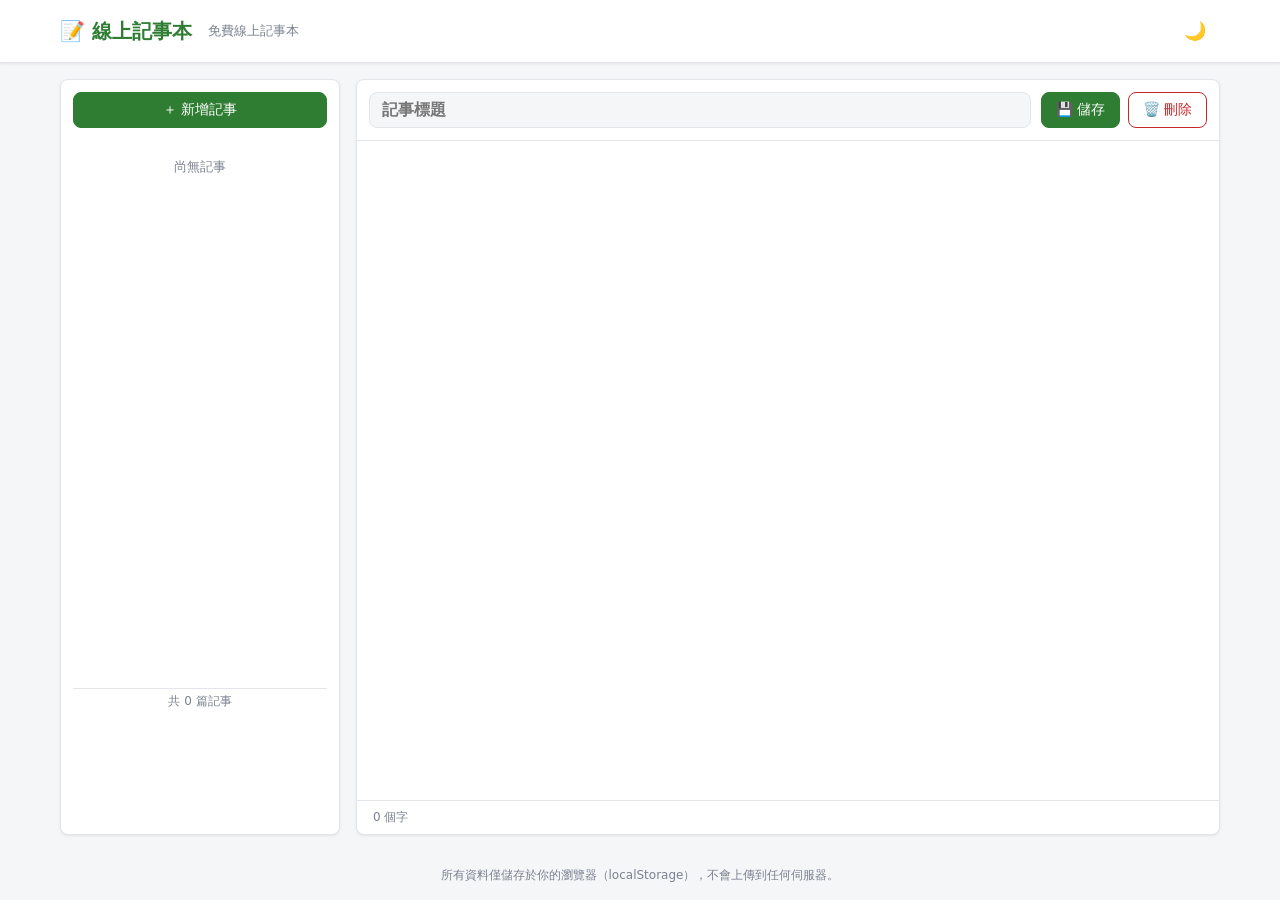
==== index.html @ 09388f5e "新增線上記事本靜態網站 Co-Authored-By: Claude Fable 5 <noreply@anthropic.com>" ====
<!DOCTYPE html>
<html lang="zh-Hant">
<head>
  <meta charset="UTF-8">
  <meta name="viewport" content="width=device-width, initial-scale=1.0">
  <title>線上記事本</title>
  <link rel="icon" href="data:image/svg+xml,<svg xmlns='http://www.w3.org/2000/svg' viewBox='0 0 100 100'><text y='.9em' font-size='90'>📝</text></svg>">
  <link rel="stylesheet" href="style.css">
</head>
<body>
  <header class="topbar">
    <div class="topbar-inner">
      <a class="logo" href="#">📝 線上記事本</a>
      <span class="tagline">免費線上記事本</span>
      <button id="themeToggle" class="btn btn-ghost" title="切換深色模式">🌙</button>
    </div>
  </header>

  <main class="layout">
    <!-- 側邊欄：記事清單 -->
    <aside class="sidebar">
      <button id="newNoteBtn" class="btn btn-primary btn-block">＋ 新增記事</button>

      <ul id="noteList" class="note-list"></ul>

      <div class="sidebar-footer">
        <span id="noteCount">共 0 篇記事</span>
      </div>
    </aside>

    <!-- 編輯區 -->
    <section class="editor" id="editorPane">
      <div class="editor-toolbar">
        <input type="text" id="noteTitle" class="title-input" placeholder="記事標題">
        <div class="toolbar-actions">
          <button id="saveBtn" class="btn btn-primary" title="儲存 (Ctrl+S)">💾 儲存</button>
          <button id="deleteBtn" class="btn btn-danger" title="刪除這篇記事">🗑️ 刪除</button>
        </div>
      </div>

      <textarea id="noteContent" aria-label="記事內容" placeholder=""></textarea>

      <div class="editor-statusbar">
        <span id="charCount">0 個字</span>
        <span id="saveStatus"></span>
        <span id="lastEdited"></span>
      </div>
    </section>
  </main>

  <footer class="footer">
    <p>所有資料僅儲存於你的瀏覽器（localStorage），不會上傳到任何伺服器。</p>
  </footer>

  <script src="script.js"></script>
</body>
</html>
---- style.css ----
:root {
  --bg: #f5f6f8;
  --surface: #ffffff;
  --border: #e2e5ea;
  --text: #2b2f36;
  --text-muted: #7a8190;
  --primary: #2e7d32;
  --primary-hover: #1b5e20;
  --danger: #c62828;
  --danger-hover: #a51f1f;
  --active-item: #e8f5e9;
  --shadow: 0 1px 3px rgba(0, 0, 0, 0.08);
  --radius: 8px;
}

[data-theme="dark"] {
  --bg: #1c1f24;
  --surface: #262a31;
  --border: #3a3f48;
  --text: #e6e8eb;
  --text-muted: #9aa1ad;
  --primary: #4caf50;
  --primary-hover: #66bb6a;
  --active-item: #2e3b2f;
  --shadow: 0 1px 3px rgba(0, 0, 0, 0.4);
}

* {
  margin: 0;
  padding: 0;
  box-sizing: border-box;
}

html, body {
  height: 100%;
}

body {
  font-family: "PingFang TC", "Microsoft JhengHei", "Noto Sans TC", system-ui, sans-serif;
  background: var(--bg);
  color: var(--text);
  display: flex;
  flex-direction: column;
}

/* ── 頂部列 ─────────────────────────── */
.topbar {
  background: var(--surface);
  border-bottom: 1px solid var(--border);
  box-shadow: var(--shadow);
  position: sticky;
  top: 0;
  z-index: 10;
}

.topbar-inner {
  max-width: 1200px;
  margin: 0 auto;
  padding: 12px 20px;
  display: flex;
  align-items: center;
  gap: 16px;
}

.logo {
  font-size: 20px;
  font-weight: 700;
  color: var(--primary);
  text-decoration: none;
  white-space: nowrap;
}

.tagline {
  color: var(--text-muted);
  font-size: 13px;
  flex: 1;
}

/* ── 版面 ─────────────────────────── */
.layout {
  flex: 1;
  max-width: 1200px;
  width: 100%;
  margin: 16px auto;
  padding: 0 20px;
  display: flex;
  gap: 16px;
  min-height: 0;
}

/* ── 側邊欄 ─────────────────────────── */
.sidebar {
  width: 280px;
  flex-shrink: 0;
  background: var(--surface);
  border: 1px solid var(--border);
  border-radius: var(--radius);
  box-shadow: var(--shadow);
  display: flex;
  flex-direction: column;
  padding: 12px;
  gap: 10px;
}

.note-list {
  list-style: none;
  overflow-y: auto;
  flex: 1;
  min-height: 200px;
  max-height: 60vh;
}

.note-item {
  padding: 10px 12px;
  border-radius: var(--radius);
  cursor: pointer;
  border-bottom: 1px solid var(--border);
  transition: background 0.15s;
}

.note-item:hover {
  background: var(--bg);
}

.note-item.active {
  background: var(--active-item);
  border-left: 3px solid var(--primary);
}

.note-item-title {
  font-weight: 600;
  font-size: 14px;
  white-space: nowrap;
  overflow: hidden;
  text-overflow: ellipsis;
}

.note-item-preview {
  font-size: 12px;
  color: var(--text-muted);
  margin-top: 2px;
  white-space: nowrap;
  overflow: hidden;
  text-overflow: ellipsis;
}

.note-item-date {
  font-size: 11px;
  color: var(--text-muted);
  margin-top: 4px;
}

.sidebar-footer {
  font-size: 12px;
  color: var(--text-muted);
  text-align: center;
  padding-top: 4px;
  border-top: 1px solid var(--border);
}

.no-result {
  color: var(--text-muted);
  font-size: 13px;
  text-align: center;
  padding: 20px 0;
}

/* ── 編輯區 ─────────────────────────── */
.editor {
  flex: 1;
  background: var(--surface);
  border: 1px solid var(--border);
  border-radius: var(--radius);
  box-shadow: var(--shadow);
  display: flex;
  flex-direction: column;
  min-width: 0;
}

.editor-toolbar {
  display: flex;
  gap: 10px;
  padding: 12px;
  border-bottom: 1px solid var(--border);
  flex-wrap: wrap;
  align-items: center;
}

.title-input {
  flex: 1;
  min-width: 160px;
  padding: 8px 12px;
  font-size: 16px;
  font-weight: 600;
  border: 1px solid var(--border);
  border-radius: var(--radius);
  background: var(--bg);
  color: var(--text);
  outline: none;
}

.title-input:focus {
  border-color: var(--primary);
}

.toolbar-actions {
  display: flex;
  gap: 8px;
}

#noteContent {
  flex: 1;
  padding: 16px;
  border: none;
  resize: none;
  outline: none;
  font-family: inherit;
  font-size: 15px;
  line-height: 1.8;
  background: transparent;
  color: var(--text);
  min-height: 400px;
}

.editor-statusbar {
  display: flex;
  gap: 16px;
  padding: 8px 16px;
  border-top: 1px solid var(--border);
  font-size: 12px;
  color: var(--text-muted);
}

#saveStatus {
  color: var(--primary);
}

/* ── 按鈕 ─────────────────────────── */
.btn {
  padding: 8px 14px;
  border: 1px solid var(--border);
  border-radius: var(--radius);
  background: var(--surface);
  color: var(--text);
  font-size: 14px;
  cursor: pointer;
  transition: background 0.15s, border-color 0.15s;
  white-space: nowrap;
}

.btn:hover {
  background: var(--bg);
}

.btn-primary {
  background: var(--primary);
  border-color: var(--primary);
  color: #fff;
}

.btn-primary:hover {
  background: var(--primary-hover);
  border-color: var(--primary-hover);
}

.btn-danger {
  color: var(--danger);
  border-color: var(--danger);
}

.btn-danger:hover {
  background: var(--danger);
  color: #fff;
}

.btn-ghost {
  border: none;
  background: transparent;
  font-size: 18px;
}

.btn-block {
  width: 100%;
}

/* ── 頁尾 ─────────────────────────── */
.footer {
  text-align: center;
  padding: 16px;
  font-size: 12px;
  color: var(--text-muted);
}

/* ── 響應式 ─────────────────────────── */
@media (max-width: 768px) {
  .layout {
    flex-direction: column;
  }

  .sidebar {
    width: 100%;
  }

  .note-list {
    max-height: 30vh;
  }

  .tagline {
    display: none;
  }
}
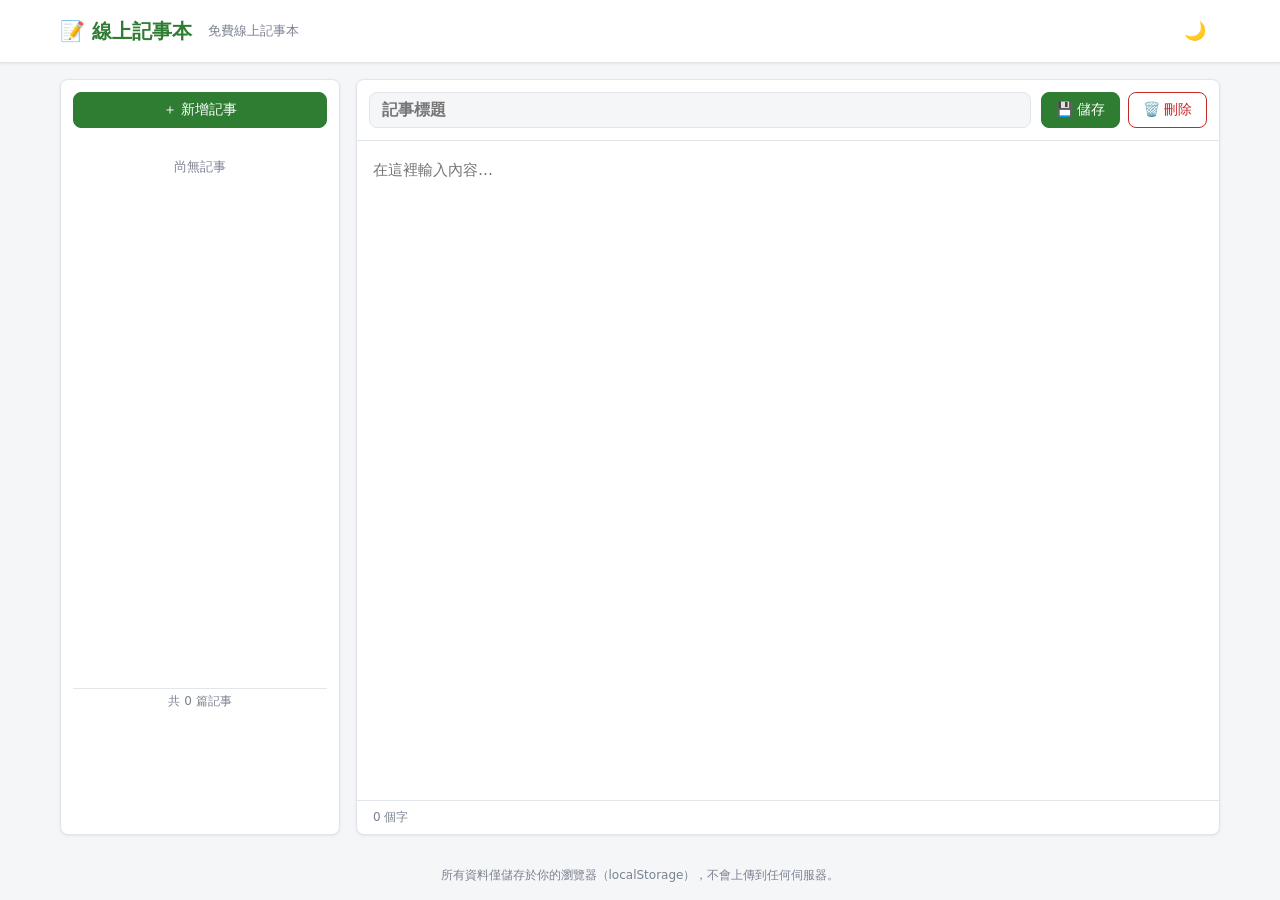
==== commit c6bdc57c: "更新記事內容輸入提示 Co-Authored-By: Claude Fable 5 <noreply@anthropic.com>" ====
--- a/index.html
+++ b/index.html
@@ -38,7 +38,7 @@
         </div>
       </div>
 
-      <textarea id="noteContent" aria-label="記事內容" placeholder=""></textarea>
+      <textarea id="noteContent" aria-label="記事內容" placeholder="在這裡輸入內容…"></textarea>
 
       <div class="editor-statusbar">
         <span id="charCount">0 個字</span>
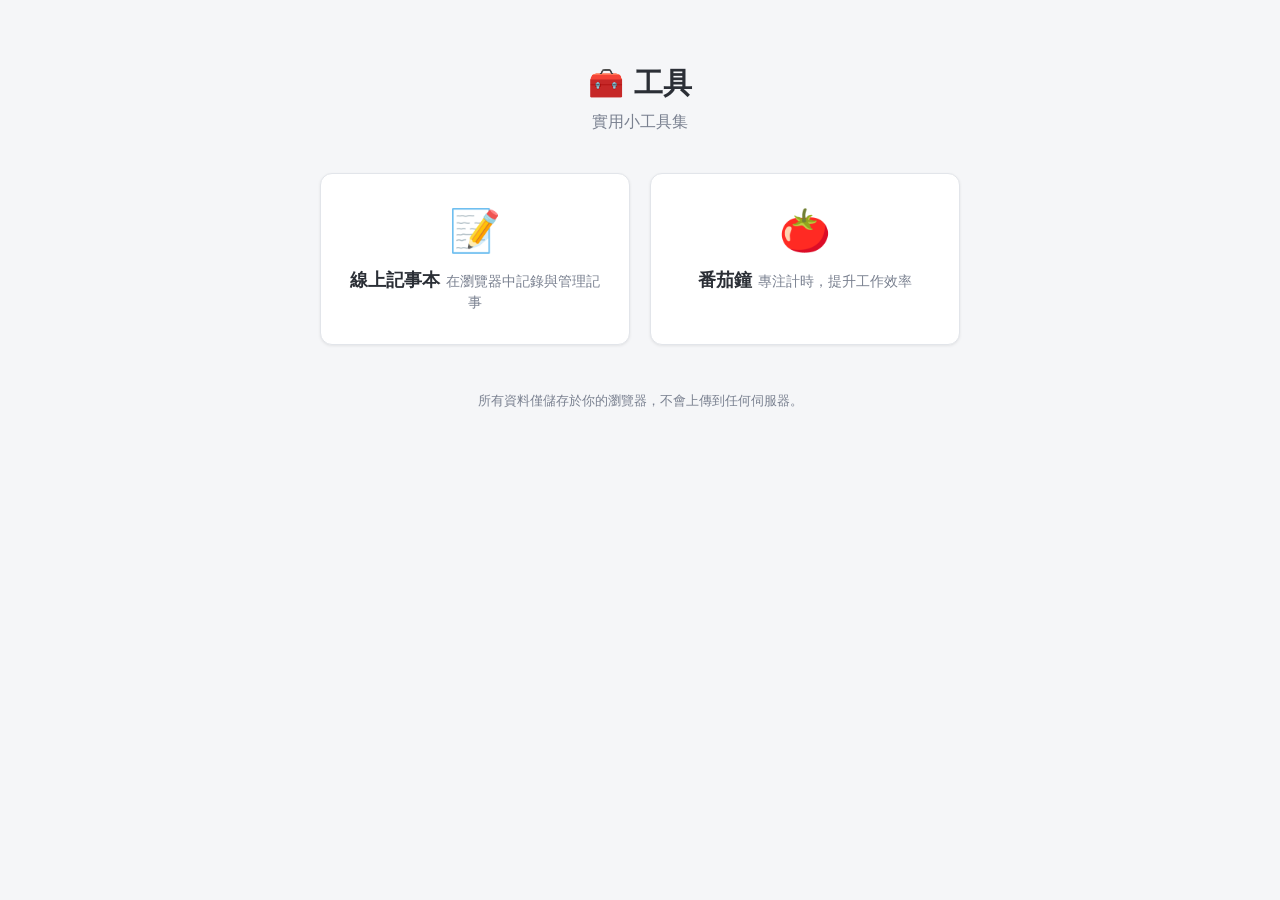
==== commit 905b06a2: "重整為工具集：新增番茄鐘，記事本移至子目錄 Co-Authored-By: Claude Sonnet 5 <noreply@anthropic.com>" ====
--- a/index.html
+++ b/index.html
@@ -3,55 +3,107 @@
 <head>
   <meta charset="UTF-8">
   <meta name="viewport" content="width=device-width, initial-scale=1.0">
-  <title>線上記事本</title>
-  <link rel="icon" href="data:image/svg+xml,<svg xmlns='http://www.w3.org/2000/svg' viewBox='0 0 100 100'><text y='.9em' font-size='90'>📝</text></svg>">
-  <link rel="stylesheet" href="style.css">
+  <title>工具</title>
+  <link rel="icon" href="data:image/svg+xml,<svg xmlns='http://www.w3.org/2000/svg' viewBox='0 0 100 100'><text y='.9em' font-size='90'>🧰</text></svg>">
+  <style>
+    :root {
+      --bg: #f5f6f8;
+      --surface: #ffffff;
+      --border: #e2e5ea;
+      --text: #2b2f36;
+      --text-muted: #7a8190;
+      --shadow: 0 1px 3px rgba(0, 0, 0, 0.08);
+      --radius: 12px;
+    }
+    @media (prefers-color-scheme: dark) {
+      :root {
+        --bg: #1c1f24;
+        --surface: #262a31;
+        --border: #3a3f48;
+        --text: #e6e8eb;
+        --text-muted: #9aa1ad;
+        --shadow: 0 1px 3px rgba(0, 0, 0, 0.4);
+      }
+    }
+    * { margin: 0; padding: 0; box-sizing: border-box; }
+    html, body { height: 100%; }
+    body {
+      font-family: "PingFang TC", "Microsoft JhengHei", "Noto Sans TC", system-ui, sans-serif;
+      background: var(--bg);
+      color: var(--text);
+      display: flex;
+      flex-direction: column;
+      align-items: center;
+      padding: 64px 20px;
+    }
+    h1 {
+      font-size: 1.8rem;
+      margin-bottom: 8px;
+    }
+    p.tagline {
+      color: var(--text-muted);
+      margin-bottom: 40px;
+    }
+    .tools {
+      display: grid;
+      grid-template-columns: repeat(auto-fit, minmax(220px, 1fr));
+      gap: 20px;
+      width: 100%;
+      max-width: 640px;
+    }
+    .tool-card {
+      background: var(--surface);
+      border: 1px solid var(--border);
+      border-radius: var(--radius);
+      box-shadow: var(--shadow);
+      padding: 32px 24px;
+      text-align: center;
+      text-decoration: none;
+      color: var(--text);
+      transition: transform 0.15s ease, box-shadow 0.15s ease;
+    }
+    .tool-card:hover {
+      transform: translateY(-3px);
+      box-shadow: 0 6px 16px rgba(0, 0, 0, 0.12);
+    }
+    .tool-icon {
+      font-size: 2.6rem;
+      display: block;
+      margin-bottom: 12px;
+    }
+    .tool-name {
+      font-size: 1.15rem;
+      font-weight: 700;
+      margin-bottom: 6px;
+    }
+    .tool-desc {
+      font-size: 0.9rem;
+      color: var(--text-muted);
+    }
+    footer {
+      margin-top: 48px;
+      font-size: 0.8rem;
+      color: var(--text-muted);
+    }
+  </style>
 </head>
 <body>
-  <header class="topbar">
-    <div class="topbar-inner">
-      <a class="logo" href="#">📝 線上記事本</a>
-      <span class="tagline">免費線上記事本</span>
-      <button id="themeToggle" class="btn btn-ghost" title="切換深色模式">🌙</button>
-    </div>
-  </header>
+  <h1>🧰 工具</h1>
+  <p class="tagline">實用小工具集</p>
 
-  <main class="layout">
-    <!-- 側邊欄：記事清單 -->
-    <aside class="sidebar">
-      <button id="newNoteBtn" class="btn btn-primary btn-block">＋ 新增記事</button>
+  <div class="tools">
+    <a class="tool-card" href="記事本/index.html">
+      <span class="tool-icon">📝</span>
+      <span class="tool-name">線上記事本</span>
+      <span class="tool-desc">在瀏覽器中記錄與管理記事</span>
+    </a>
+    <a class="tool-card" href="蕃茄鬧鐘/index.html">
+      <span class="tool-icon">🍅</span>
+      <span class="tool-name">番茄鐘</span>
+      <span class="tool-desc">專注計時，提升工作效率</span>
+    </a>
+  </div>
 
-      <ul id="noteList" class="note-list"></ul>
-
-      <div class="sidebar-footer">
-        <span id="noteCount">共 0 篇記事</span>
-      </div>
-    </aside>
-
-    <!-- 編輯區 -->
-    <section class="editor" id="editorPane">
-      <div class="editor-toolbar">
-        <input type="text" id="noteTitle" class="title-input" placeholder="記事標題">
-        <div class="toolbar-actions">
-          <button id="saveBtn" class="btn btn-primary" title="儲存 (Ctrl+S)">💾 儲存</button>
-          <button id="deleteBtn" class="btn btn-danger" title="刪除這篇記事">🗑️ 刪除</button>
-        </div>
-      </div>
-
-      <textarea id="noteContent" aria-label="記事內容" placeholder="在這裡輸入內容…"></textarea>
-
-      <div class="editor-statusbar">
-        <span id="charCount">0 個字</span>
-        <span id="saveStatus"></span>
-        <span id="lastEdited"></span>
-      </div>
-    </section>
-  </main>
-
-  <footer class="footer">
-    <p>所有資料僅儲存於你的瀏覽器（localStorage），不會上傳到任何伺服器。</p>
-  </footer>
-
-  <script src="script.js"></script>
+  <footer>所有資料僅儲存於你的瀏覽器，不會上傳到任何伺服器。</footer>
 </body>
 </html>
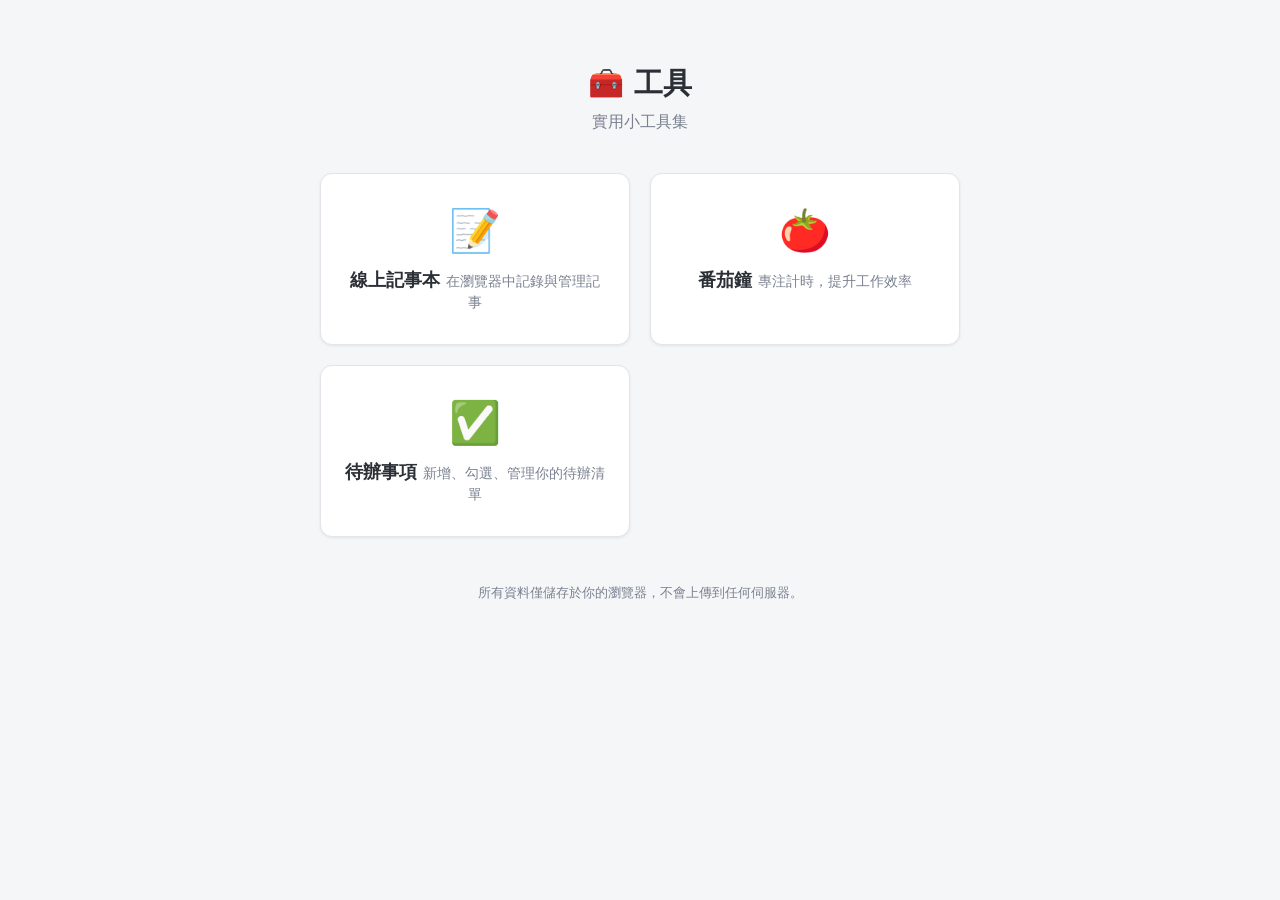
==== commit 34df11ca: "新增待辦事項工具，並加入工具首頁 Co-Authored-By: Claude Sonnet 5 <noreply@anthropic.com> Claude-Session: https://cla" ====
--- a/index.html
+++ b/index.html
@@ -102,6 +102,11 @@
       <span class="tool-name">番茄鐘</span>
       <span class="tool-desc">專注計時，提升工作效率</span>
     </a>
+    <a class="tool-card" href="待辦事項/index.html">
+      <span class="tool-icon">✅</span>
+      <span class="tool-name">待辦事項</span>
+      <span class="tool-desc">新增、勾選、管理你的待辦清單</span>
+    </a>
   </div>
 
   <footer>所有資料僅儲存於你的瀏覽器，不會上傳到任何伺服器。</footer>
